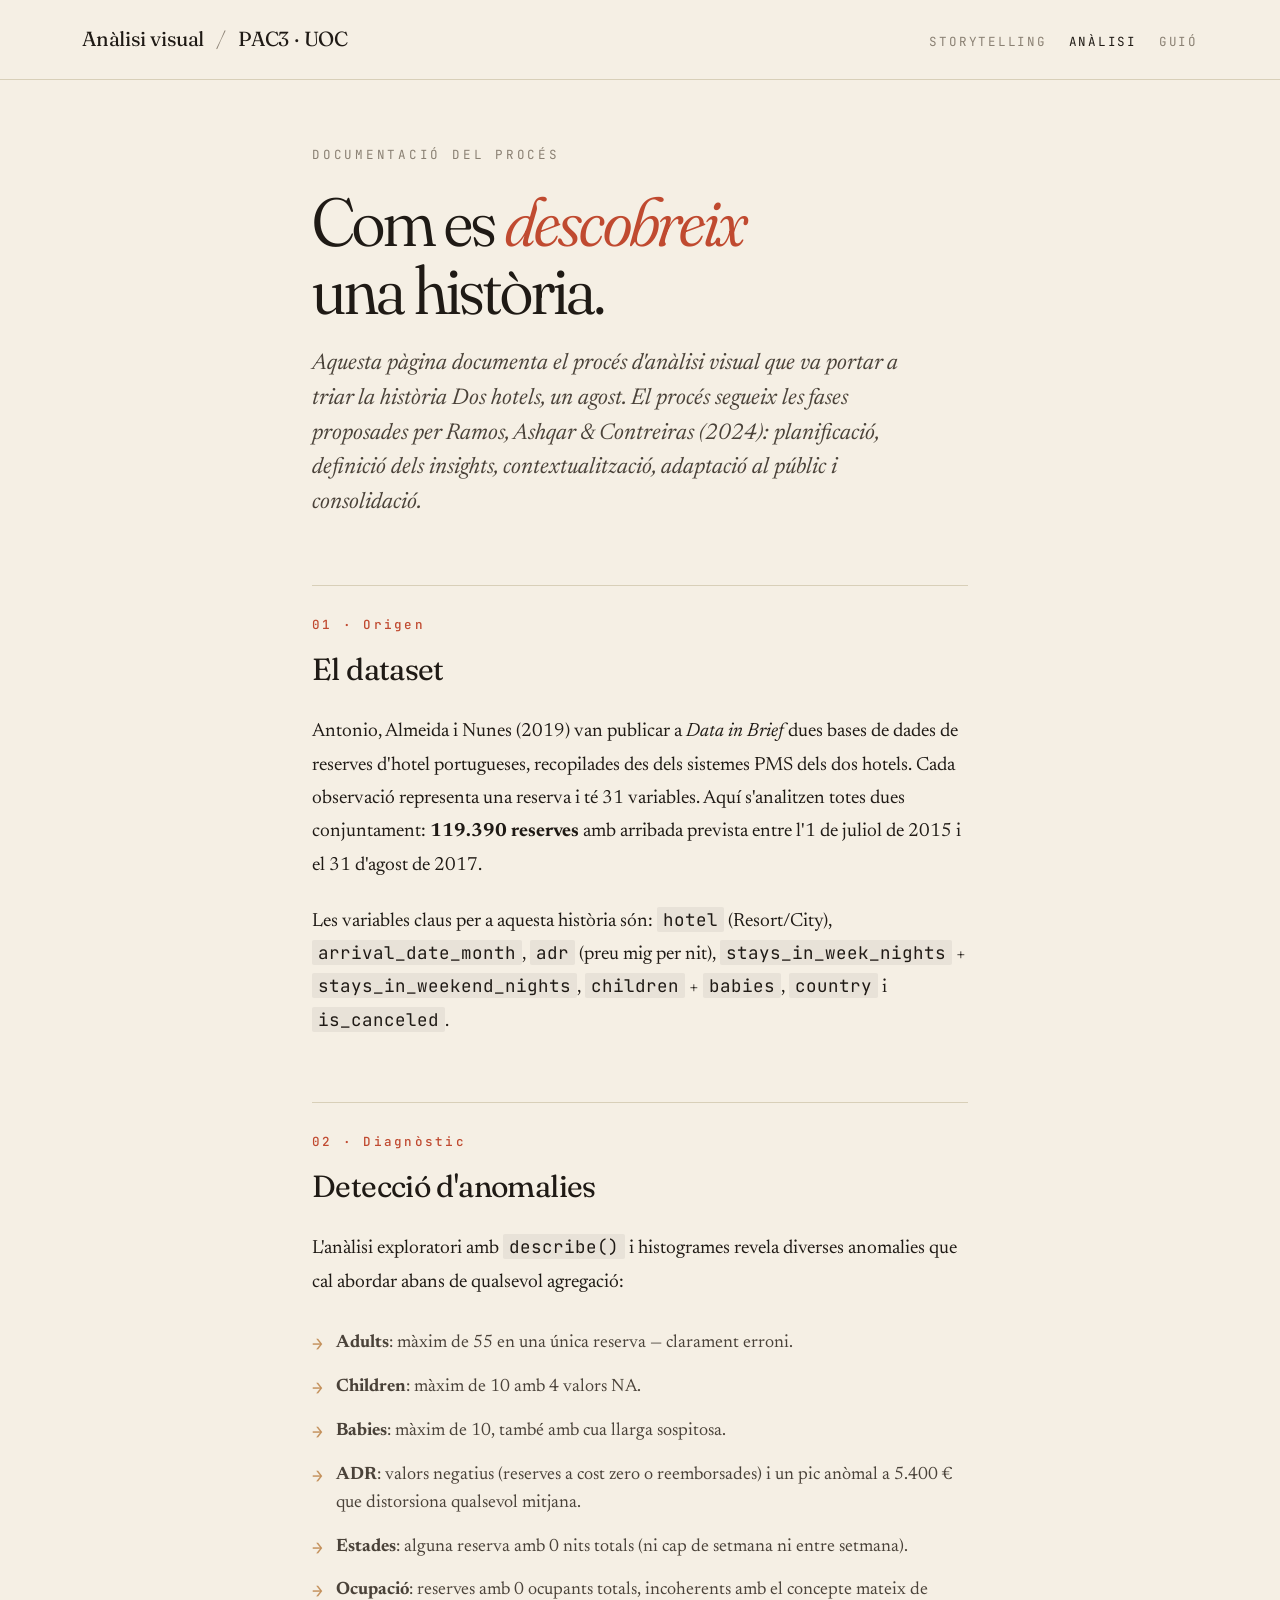
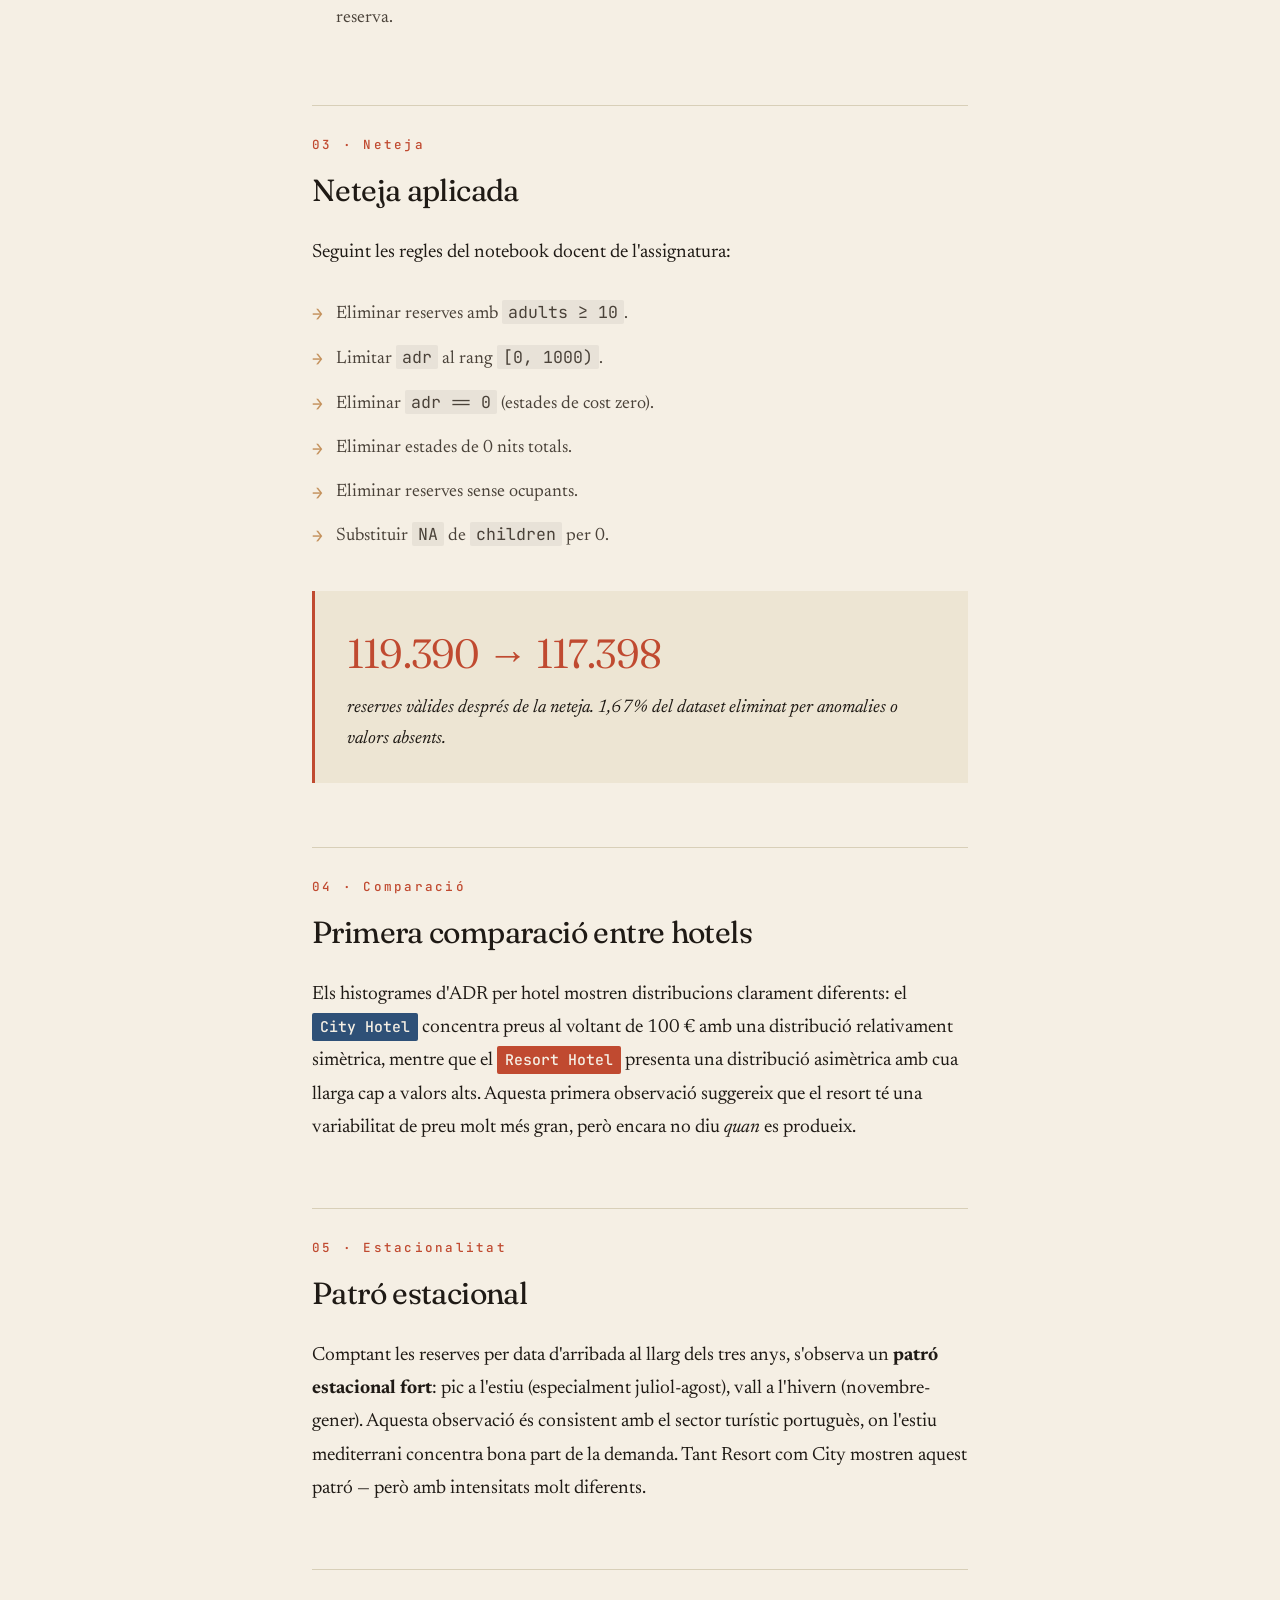
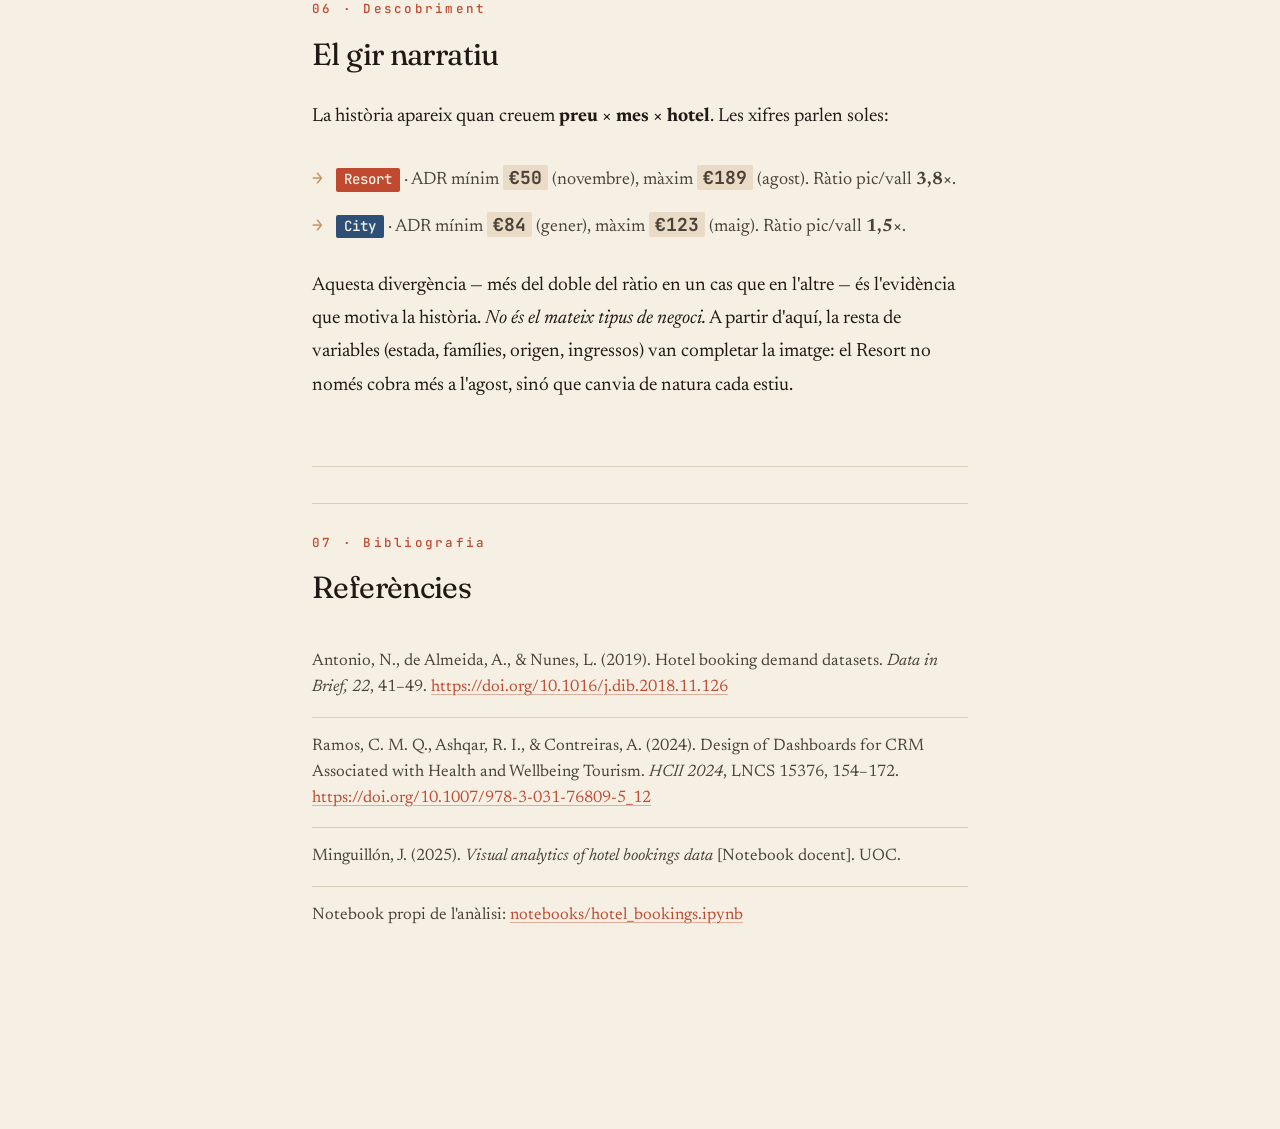
==== analisi.html @ 7df5c893 "first commit" ====
<!DOCTYPE html>
<html lang="ca">
<head>
  <meta charset="UTF-8" />
  <meta name="viewport" content="width=device-width, initial-scale=1.0" />
  <title>Anàlisi visual · Procés · PAC3</title>
  <meta name="description" content="Documentació del procés analític que va portar a la història 'Dos hotels, un agost'." />
  <meta name="robots" content="noindex,nofollow" />

  <link rel="preconnect" href="https://fonts.googleapis.com" />
  <link rel="preconnect" href="https://fonts.gstatic.com" crossorigin />
  <link href="https://fonts.googleapis.com/css2?family=Fraunces:opsz,wght,SOFT@9..144,300..900,0..100&family=Newsreader:ital,opsz,wght@0,6..72,300..700;1,6..72,300..700&family=JetBrains+Mono:wght@400;500;700&display=swap" rel="stylesheet" />

  <link rel="stylesheet" href="css/pages.css" />
</head>
<body>

  <header class="page-header">
    <div class="page-header-inner">
      <h1 class="page-header-title">
        <span>Anàlisi visual</span><span class="pipe">/</span><span>PAC3 · UOC</span>
      </h1>
      <nav class="page-header-nav">
        <a href="index.html">Storytelling</a>
        <a href="analisi.html" class="is-current">Anàlisi</a>
        <a href="guio.html">Guió</a>
      </nav>
    </div>
  </header>

  <main class="analisi">
    <div class="analisi-wrap">

      <div class="analisi-eyebrow">Documentació del procés</div>
      <h1 class="analisi-title">Com es <em>descobreix</em><br/>una història.</h1>
      <p class="analisi-deck">
        Aquesta pàgina documenta el procés d'anàlisi visual que va portar a triar la història <em>Dos hotels, un agost</em>. El procés segueix les fases proposades per Ramos, Ashqar &amp; Contreiras (2024): planificació, definició dels insights, contextualització, adaptació al públic i consolidació.
      </p>

      <!-- ============ 1 ============ -->
      <section class="analisi-section">
        <h2 data-num="01 · Origen">El dataset</h2>
        <p>
          Antonio, Almeida i Nunes (2019) van publicar a <em>Data in Brief</em> dues bases de dades de reserves d'hotel portugueses, recopilades des dels sistemes PMS dels dos hotels. Cada observació representa una reserva i té 31 variables. Aquí s'analitzen totes dues conjuntament: <strong>119.390 reserves</strong> amb arribada prevista entre l'1 de juliol de 2015 i el 31 d'agost de 2017.
        </p>
        <p>
          Les variables claus per a aquesta història són: <code>hotel</code> (Resort/City), <code>arrival_date_month</code>, <code>adr</code> (preu mig per nit), <code>stays_in_week_nights</code> + <code>stays_in_weekend_nights</code>, <code>children</code> + <code>babies</code>, <code>country</code> i <code>is_canceled</code>.
        </p>
      </section>

      <!-- ============ 2 ============ -->
      <section class="analisi-section">
        <h2 data-num="02 · Diagnòstic">Detecció d'anomalies</h2>
        <p>
          L'anàlisi exploratori amb <code>describe()</code> i histogrames revela diverses anomalies que cal abordar abans de qualsevol agregació:
        </p>
        <ul>
          <li><strong>Adults</strong>: màxim de 55 en una única reserva — clarament erroni.</li>
          <li><strong>Children</strong>: màxim de 10 amb 4 valors NA.</li>
          <li><strong>Babies</strong>: màxim de 10, també amb cua llarga sospitosa.</li>
          <li><strong>ADR</strong>: valors negatius (reserves a cost zero o reemborsades) i un pic anòmal a 5.400 € que distorsiona qualsevol mitjana.</li>
          <li><strong>Estades</strong>: alguna reserva amb 0 nits totals (ni cap de setmana ni entre setmana).</li>
          <li><strong>Ocupació</strong>: reserves amb 0 ocupants totals, incoherents amb el concepte mateix de reserva.</li>
        </ul>
      </section>

      <!-- ============ 3 ============ -->
      <section class="analisi-section">
        <h2 data-num="03 · Neteja">Neteja aplicada</h2>
        <p>
          Seguint les regles del notebook docent de l'assignatura:
        </p>
        <ul>
          <li>Eliminar reserves amb <code>adults ≥ 10</code>.</li>
          <li>Limitar <code>adr</code> al rang <code>[0, 1000)</code>.</li>
          <li>Eliminar <code>adr == 0</code> (estades de cost zero).</li>
          <li>Eliminar estades de 0 nits totals.</li>
          <li>Eliminar reserves sense ocupants.</li>
          <li>Substituir <code>NA</code> de <code>children</code> per 0.</li>
        </ul>

        <div class="callout">
          <span class="callout-num">119.390 → 117.398</span>
          reserves vàlides després de la neteja. <em>1,67% del dataset eliminat per anomalies o valors absents.</em>
        </div>
      </section>

      <!-- ============ 4 ============ -->
      <section class="analisi-section">
        <h2 data-num="04 · Comparació">Primera comparació entre hotels</h2>
        <p>
          Els histogrames d'ADR per hotel mostren distribucions clarament diferents: el <span class="tag tag-city">City Hotel</span> concentra preus al voltant de 100 € amb una distribució relativament simètrica, mentre que el <span class="tag tag-resort">Resort Hotel</span> presenta una distribució asimètrica amb cua llarga cap a valors alts. Aquesta primera observació suggereix que el resort té una variabilitat de preu molt més gran, però encara no diu <em>quan</em> es produeix.
        </p>
      </section>

      <!-- ============ 5 ============ -->
      <section class="analisi-section">
        <h2 data-num="05 · Estacionalitat">Patró estacional</h2>
        <p>
          Comptant les reserves per data d'arribada al llarg dels tres anys, s'observa un <strong>patró estacional fort</strong>: pic a l'estiu (especialment juliol-agost), vall a l'hivern (novembre-gener). Aquesta observació és consistent amb el sector turístic portuguès, on l'estiu mediterrani concentra bona part de la demanda. Tant Resort com City mostren aquest patró — però amb intensitats molt diferents.
        </p>
      </section>

      <!-- ============ 6 ============ -->
      <section class="analisi-section">
        <h2 data-num="06 · Descobriment">El gir narratiu</h2>
        <p>
          La història apareix quan creuem <strong>preu × mes × hotel</strong>. Les xifres parlen soles:
        </p>
        <ul>
          <li><span class="tag tag-resort">Resort</span> · ADR mínim <span class="num">€50</span> (novembre), màxim <span class="num">€189</span> (agost). Ràtio pic/vall <strong>3,8×</strong>.</li>
          <li><span class="tag tag-city">City</span> · ADR mínim <span class="num">€84</span> (gener), màxim <span class="num">€123</span> (maig). Ràtio pic/vall <strong>1,5×</strong>.</li>
        </ul>
        <p>
          Aquesta divergència — més del doble del ràtio en un cas que en l'altre — és l'evidència que motiva la història. <em>No és el mateix tipus de negoci.</em> A partir d'aquí, la resta de variables (estada, famílies, origen, ingressos) van completar la imatge: el Resort no només cobra més a l'agost, sinó que canvia de natura cada estiu.
        </p>
      </section>

      <!-- ============ 7 ============ -->
      <section class="analisi-section refs">
        <h2 data-num="07 · Bibliografia">Referències</h2>
        <ul>
          <li>
            Antonio, N., de Almeida, A., &amp; Nunes, L. (2019). Hotel booking demand datasets. <em>Data in Brief, 22</em>, 41–49. <a href="https://doi.org/10.1016/j.dib.2018.11.126" target="_blank" rel="noopener">https://doi.org/10.1016/j.dib.2018.11.126</a>
          </li>
          <li>
            Ramos, C. M. Q., Ashqar, R. I., &amp; Contreiras, A. (2024). Design of Dashboards for CRM Associated with Health and Wellbeing Tourism. <em>HCII 2024</em>, LNCS 15376, 154–172. <a href="https://doi.org/10.1007/978-3-031-76809-5_12" target="_blank" rel="noopener">https://doi.org/10.1007/978-3-031-76809-5_12</a>
          </li>
          <li>
            Minguillón, J. (2025). <em>Visual analytics of hotel bookings data</em> [Notebook docent]. UOC.
          </li>
          <li>
            Notebook propi de l'anàlisi: <a href="https://github.com/marc-garreta/uoc-vis-pac3/blob/main/notebooks/hotel_bookings.ipynb" target="_blank" rel="noopener">notebooks/hotel_bookings.ipynb</a>
          </li>
        </ul>
      </section>

    </div>
  </main>

</body>
</html>
---- css/pages.css ----
/* =========================================================
   pages.css — Estils per a guio.html i analisi.html
   ========================================================= */

:root {
  --color-paper: #F5EFE4;
  --color-paper-dark: #EDE5D3;
  --color-paper-deep: #2A2520;
  --color-ink: #1F1A15;
  --color-ink-soft: #4A4239;
  --color-ink-mute: #8A8073;

  --color-resort: #C04A30;
  --color-resort-soft: #E8B5A8;
  --color-city: #2E5077;
  --color-city-soft: #B5C5D6;

  --color-gold: #C4915C;
  --color-rule: #D8CFB8;

  --font-display: 'Fraunces', Georgia, serif;
  --font-body:    'Newsreader', Georgia, serif;
  --font-mono:    'JetBrains Mono', ui-monospace, monospace;
}

*, *::before, *::after { box-sizing: border-box; }
html, body { margin: 0; padding: 0; }

html { font-size: 17px; -webkit-text-size-adjust: 100%; }

body {
  background: var(--color-paper);
  color: var(--color-ink);
  font-family: var(--font-body);
  font-size: 1.125rem;
  line-height: 1.7;
  -webkit-font-smoothing: antialiased;
  -moz-osx-font-smoothing: grayscale;
  font-feature-settings: "kern", "liga", "onum";
}

.tag {
  display: inline-block;
  font-family: var(--font-mono);
  font-size: 0.78em;
  font-weight: 500;
  padding: 1px 8px;
  border-radius: 2px;
}
.tag-resort { background: var(--color-resort); color: var(--color-paper); }
.tag-city   { background: var(--color-city);   color: var(--color-paper); }

.num {
  font-family: var(--font-mono);
  font-weight: 700;
  background: rgba(196, 145, 92, 0.22);
  padding: 1px 6px;
  border-radius: 2px;
}

code {
  font-family: var(--font-mono);
  font-size: 0.92em;
  background: rgba(31, 26, 21, 0.06);
  padding: 1px 6px;
  border-radius: 2px;
}

a {
  color: var(--color-resort);
  text-decoration: underline;
  text-decoration-thickness: 1px;
  text-underline-offset: 3px;
  text-decoration-color: rgba(192, 74, 48, 0.4);
}
a:hover { text-decoration-color: var(--color-resort); }

/* ---------------- HEADER (compartit) ---------------- */
.page-header {
  border-bottom: 1px solid var(--color-rule);
  padding: 22px 0;
  background: var(--color-paper);
}
.page-header-inner {
  max-width: 1180px;
  margin: 0 auto;
  padding: 0 32px;
  display: flex;
  justify-content: space-between;
  align-items: baseline;
  gap: 24px;
  flex-wrap: wrap;
}
.page-header-title {
  font-family: var(--font-display);
  font-weight: 400;
  font-size: 1.2rem;
  letter-spacing: -0.01em;
  font-variation-settings: "opsz" 18;
  margin: 0;
}
.page-header-title .pipe {
  color: var(--color-ink-mute);
  margin: 0 12px;
  font-weight: 200;
}
.page-header-nav {
  display: flex;
  gap: 22px;
}
.page-header-nav a {
  font-family: var(--font-mono);
  font-size: 0.74rem;
  letter-spacing: 0.14em;
  text-transform: uppercase;
  color: var(--color-ink-mute);
  text-decoration: none;
}
.page-header-nav a:hover,
.page-header-nav a.is-current { color: var(--color-ink); }

/* =========================================================
   GUIO — teleprompter layout
   ========================================================= */
.guio {
  background:
    radial-gradient(900px 600px at 8% 0%, rgba(196,145,92,0.06), transparent 60%),
    var(--color-paper);
  min-height: 100vh;
}
.guio-layout {
  display: grid;
  grid-template-columns: 280px 1fr;
  gap: 80px;
  max-width: 1240px;
  margin: 0 auto;
  padding: 64px 40px 120px;
  align-items: start;
}

.guio-toc {
  position: sticky;
  top: 32px;
  padding-right: 16px;
  border-right: 1px solid var(--color-rule);
}
.guio-toc-eyebrow {
  font-family: var(--font-mono);
  font-size: 0.7rem;
  letter-spacing: 0.22em;
  text-transform: uppercase;
  color: var(--color-ink-mute);
  margin-bottom: 18px;
}
.guio-toc-title {
  font-family: var(--font-display);
  font-size: 1.5rem;
  font-weight: 400;
  margin: 0 0 6px;
  letter-spacing: -0.01em;
}
.guio-toc-sub {
  font-family: var(--font-mono);
  font-size: 0.78rem;
  color: var(--color-ink-mute);
  margin-bottom: 28px;
}
.guio-toc ol {
  list-style: none;
  padding: 0;
  margin: 0;
  counter-reset: toc;
}
.guio-toc li {
  counter-increment: toc;
  padding: 12px 0;
  border-top: 1px solid var(--color-rule);
}
.guio-toc li:last-child { border-bottom: 1px solid var(--color-rule); }
.guio-toc a {
  display: block;
  text-decoration: none;
  color: var(--color-ink);
  font-family: var(--font-body);
}
.guio-toc a::before {
  content: counter(toc, decimal-leading-zero);
  font-family: var(--font-mono);
  font-size: 0.72rem;
  font-weight: 500;
  color: var(--color-resort);
  margin-right: 12px;
  letter-spacing: 0.04em;
}
.guio-toc-part {
  font-size: 0.96rem;
  font-weight: 500;
  line-height: 1.3;
}
.guio-toc-meta {
  display: block;
  font-family: var(--font-mono);
  font-size: 0.7rem;
  color: var(--color-ink-mute);
  margin-top: 4px;
  margin-left: 36px;
  letter-spacing: 0.04em;
}

.guio-content {
  max-width: 760px;
}

.guio-intro {
  font-family: var(--font-display);
  font-size: clamp(40px, 5vw, 64px);
  line-height: 1;
  letter-spacing: -0.03em;
  font-weight: 350;
  margin: 0 0 18px;
  font-variation-settings: "opsz" 96, "SOFT" 50;
}
.guio-intro em {
  font-style: italic;
  color: var(--color-resort);
}
.guio-deck {
  font-family: var(--font-body);
  font-size: 1.18rem;
  font-style: italic;
  color: var(--color-ink-soft);
  margin: 0 0 56px;
  max-width: 600px;
}

.guio-part {
  margin: 72px 0 0;
  padding-top: 36px;
  border-top: 1px solid var(--color-rule);
}
.guio-part:first-of-type {
  margin-top: 0;
  padding-top: 0;
  border-top: 0;
}

.guio-part-meta {
  display: flex;
  align-items: baseline;
  gap: 20px;
  font-family: var(--font-mono);
  font-size: 0.74rem;
  letter-spacing: 0.18em;
  text-transform: uppercase;
  color: var(--color-ink-mute);
  margin-bottom: 14px;
}
.guio-part-meta .part-num {
  color: var(--color-resort);
  font-weight: 500;
}
.guio-part h2 {
  font-family: var(--font-display);
  font-size: 2.2rem;
  font-weight: 350;
  letter-spacing: -0.02em;
  margin: 0 0 32px;
  font-variation-settings: "opsz" 72, "SOFT" 30;
}

.beat {
  margin: 32px 0;
  padding: 0 0 0 24px;
  border-left: 2px solid var(--color-rule);
}
.beat-head {
  font-family: var(--font-mono);
  font-size: 0.74rem;
  letter-spacing: 0.16em;
  text-transform: uppercase;
  color: var(--color-ink-mute);
  margin-bottom: 8px;
}
.beat-head .beat-num {
  color: var(--color-ink);
  font-weight: 500;
}
.beat-screen {
  font-family: var(--font-body);
  font-size: 0.98rem;
  color: var(--color-ink-soft);
  margin: 0 0 14px;
}
.beat-screen::before {
  content: "Pantalla";
  display: inline-block;
  font-family: var(--font-mono);
  font-size: 0.68rem;
  font-weight: 500;
  letter-spacing: 0.14em;
  text-transform: uppercase;
  color: var(--color-resort);
  margin-right: 10px;
}

.read {
  font-family: var(--font-body);
  font-style: italic;
  font-size: 1.5rem;
  line-height: 1.75;
  color: var(--color-ink);
  background: rgba(196, 145, 92, 0.10);
  padding: 22px 26px;
  border-radius: 2px;
  margin: 6px 0;
  font-variation-settings: "opsz" 36;
}
.read::before {
  content: "Llegir";
  display: block;
  font-family: var(--font-mono);
  font-size: 0.68rem;
  font-weight: 500;
  letter-spacing: 0.14em;
  text-transform: uppercase;
  font-style: normal;
  color: var(--color-resort);
  margin-bottom: 8px;
}

.guio-notes {
  margin-top: 56px;
  padding: 22px 26px;
  background: var(--color-paper-dark);
  border-left: 3px solid var(--color-gold);
  font-size: 0.96rem;
  color: var(--color-ink-soft);
}
.guio-notes h3 {
  font-family: var(--font-mono);
  font-size: 0.72rem;
  letter-spacing: 0.2em;
  text-transform: uppercase;
  font-weight: 500;
  margin: 0 0 8px;
  color: var(--color-ink);
}

@media (max-width: 900px) {
  .guio-layout {
    grid-template-columns: 1fr;
    gap: 40px;
    padding: 40px 22px 80px;
  }
  .guio-toc {
    position: static;
    border-right: none;
    border-bottom: 1px solid var(--color-rule);
    padding: 0 0 24px;
  }
  .read { font-size: 1.2rem; padding: 18px 20px; }
}

/* =========================================================
   ANALISI — article layout
   ========================================================= */
.analisi {
  background: var(--color-paper);
  padding: 64px 0 120px;
}
.analisi-wrap {
  max-width: 720px;
  margin: 0 auto;
  padding: 0 32px;
}

.analisi-eyebrow {
  font-family: var(--font-mono);
  font-size: 0.74rem;
  letter-spacing: 0.22em;
  text-transform: uppercase;
  color: var(--color-ink-mute);
  margin-bottom: 22px;
}
.analisi-title {
  font-family: var(--font-display);
  font-size: clamp(44px, 5.5vw, 68px);
  font-weight: 350;
  line-height: 1;
  letter-spacing: -0.03em;
  margin: 0 0 24px;
  font-variation-settings: "opsz" 96, "SOFT" 50;
}
.analisi-title em { font-style: italic; color: var(--color-resort); }

.analisi-deck {
  font-family: var(--font-body);
  font-size: 1.32rem;
  line-height: 1.55;
  font-style: italic;
  color: var(--color-ink-soft);
  margin: 0 0 64px;
  max-width: 620px;
  font-variation-settings: "opsz" 36;
}

.analisi-section {
  margin: 64px 0;
}
.analisi-section h2 {
  font-family: var(--font-display);
  font-size: 1.8rem;
  font-weight: 400;
  letter-spacing: -0.02em;
  margin: 0 0 20px;
  padding-top: 28px;
  border-top: 1px solid var(--color-rule);
  font-variation-settings: "opsz" 36, "SOFT" 30;
}
.analisi-section h2::before {
  content: attr(data-num);
  font-family: var(--font-mono);
  font-size: 0.74rem;
  font-weight: 500;
  color: var(--color-resort);
  display: block;
  letter-spacing: 0.18em;
  margin-bottom: 8px;
}

.analisi-section p {
  font-size: 1.12rem;
  line-height: 1.75;
  color: var(--color-ink);
  margin: 0 0 1.2em;
  font-variation-settings: "opsz" 24;
}

.analisi-section ul {
  padding-left: 0;
  list-style: none;
}
.analisi-section li {
  padding: 8px 0 8px 24px;
  position: relative;
  font-size: 1.06rem;
  color: var(--color-ink-soft);
  line-height: 1.55;
}
.analisi-section li::before {
  content: "→";
  position: absolute;
  left: 0;
  color: var(--color-gold);
  font-family: var(--font-mono);
  font-weight: 500;
}

.callout {
  background: var(--color-paper-dark);
  padding: 28px 32px;
  margin: 32px 0;
  border-left: 3px solid var(--color-resort);
  font-family: var(--font-body);
  font-size: 1.08rem;
  font-style: italic;
  color: var(--color-ink);
}
.callout-num {
  display: block;
  font-family: var(--font-display);
  font-size: 2.4rem;
  font-style: normal;
  font-weight: 350;
  color: var(--color-resort);
  letter-spacing: -0.02em;
  margin-bottom: 4px;
}

.refs {
  border-top: 1px solid var(--color-rule);
  margin-top: 64px;
  padding-top: 36px;
}
.refs li {
  padding-left: 0;
  border-bottom: 1px solid var(--color-rule);
  padding: 16px 0;
  font-size: 0.98rem;
  line-height: 1.55;
  color: var(--color-ink-soft);
}
.refs li::before { content: none; }
.refs li:last-child { border-bottom: 0; }

@media (max-width: 640px) {
  html { font-size: 16px; }
  .analisi-wrap { padding: 0 22px; }
  .analisi-title { font-size: 40px; }
}
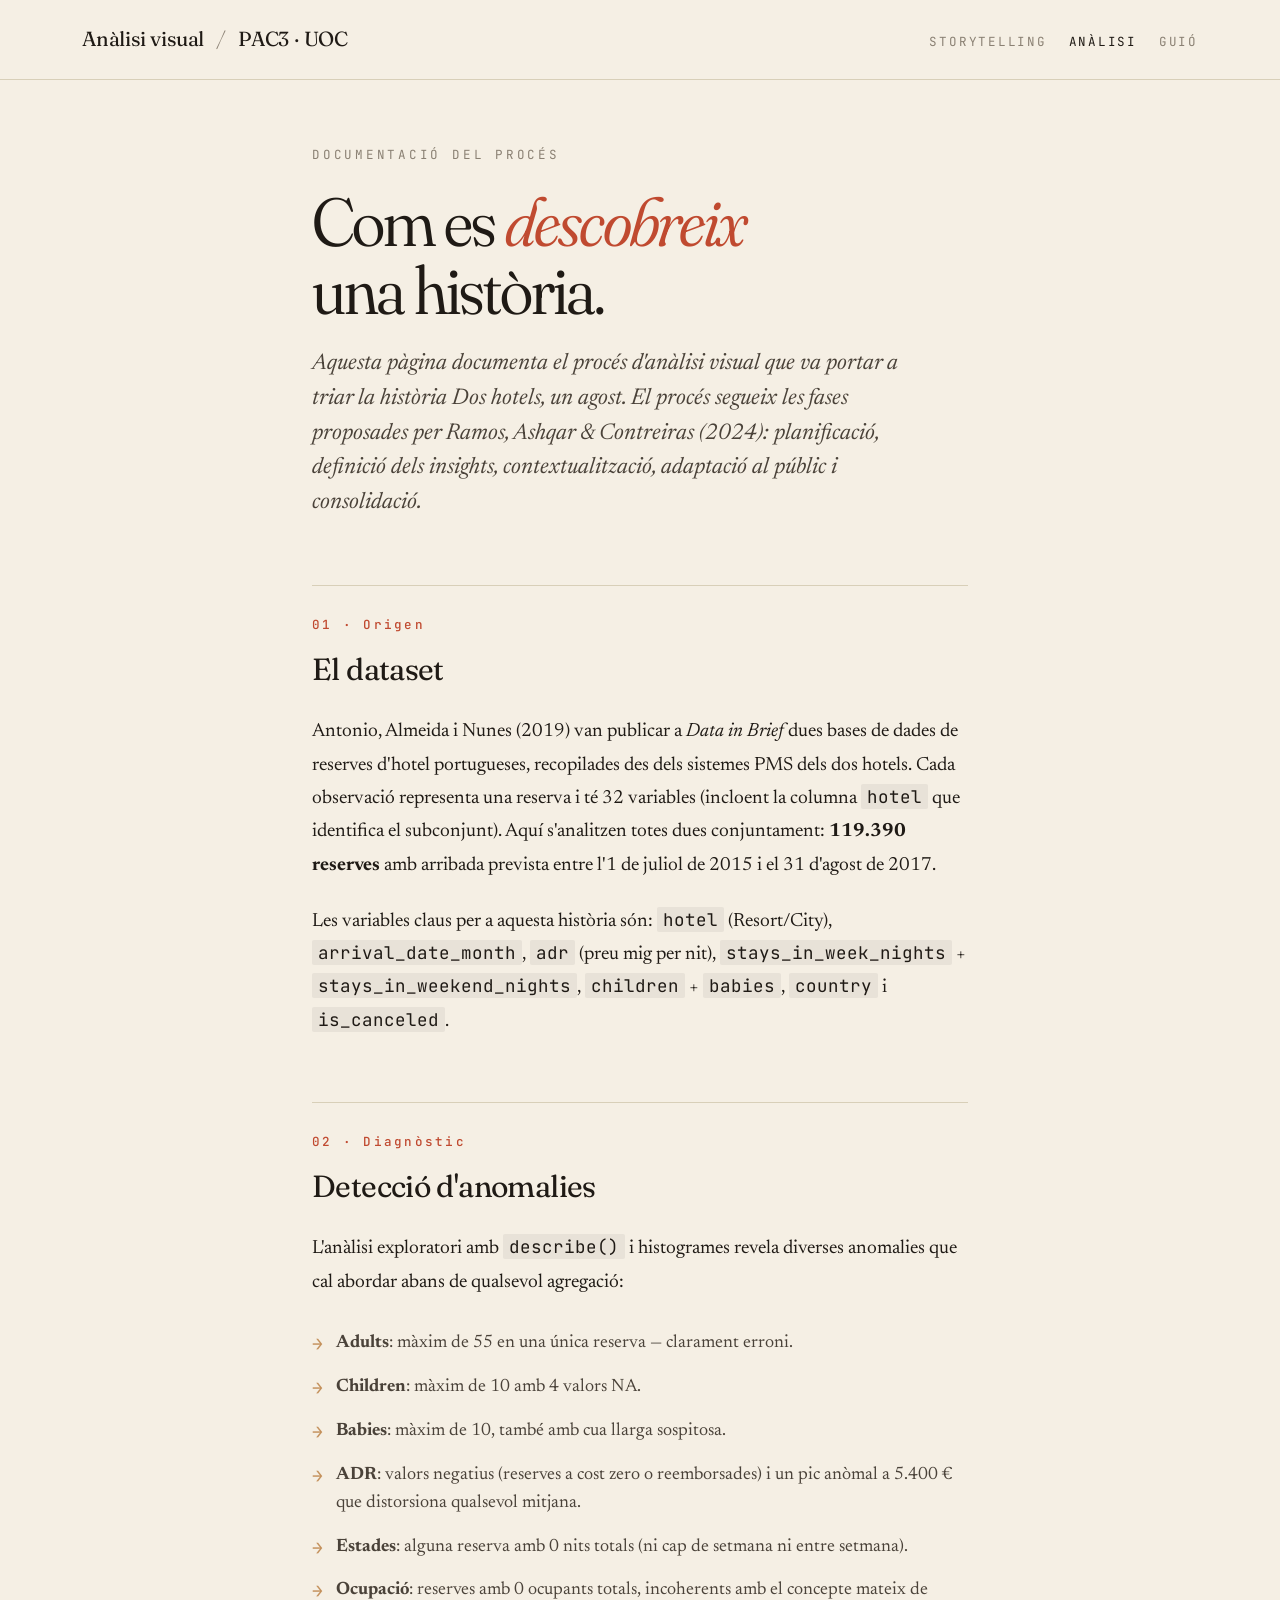
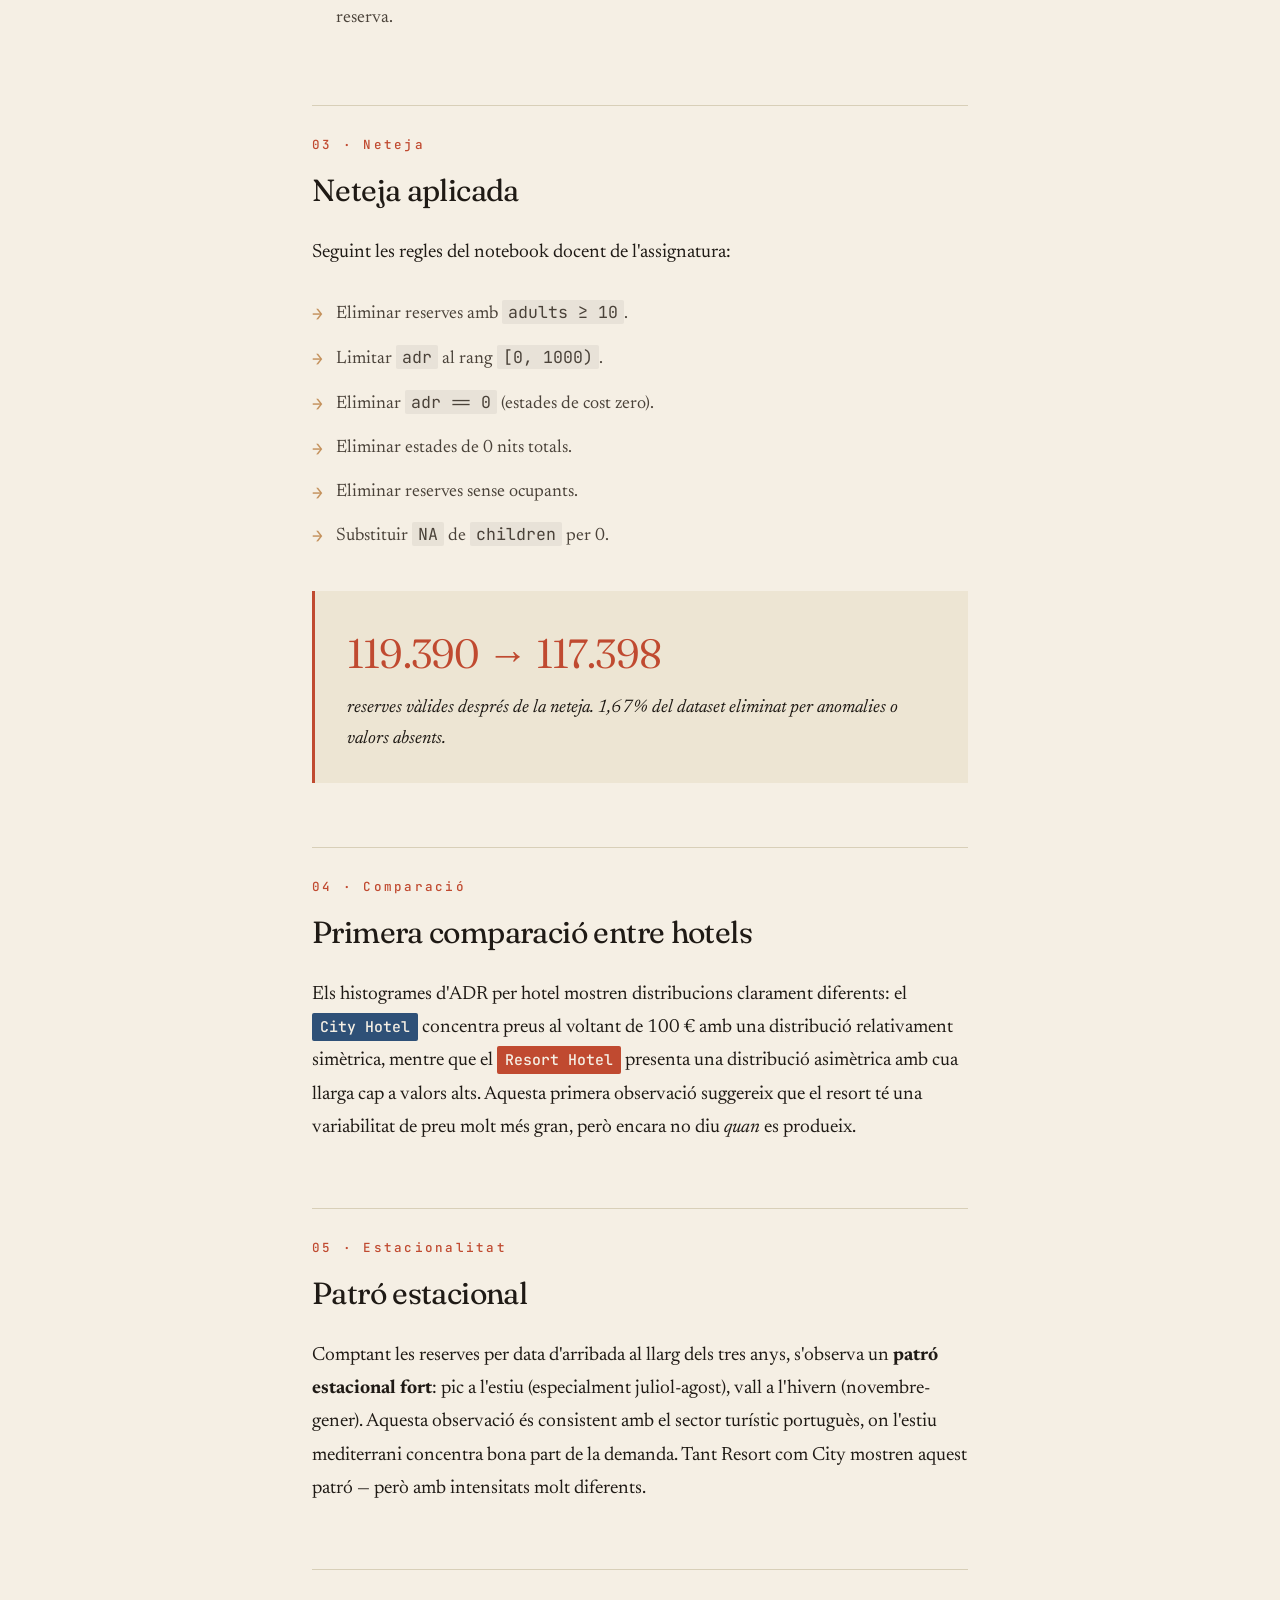
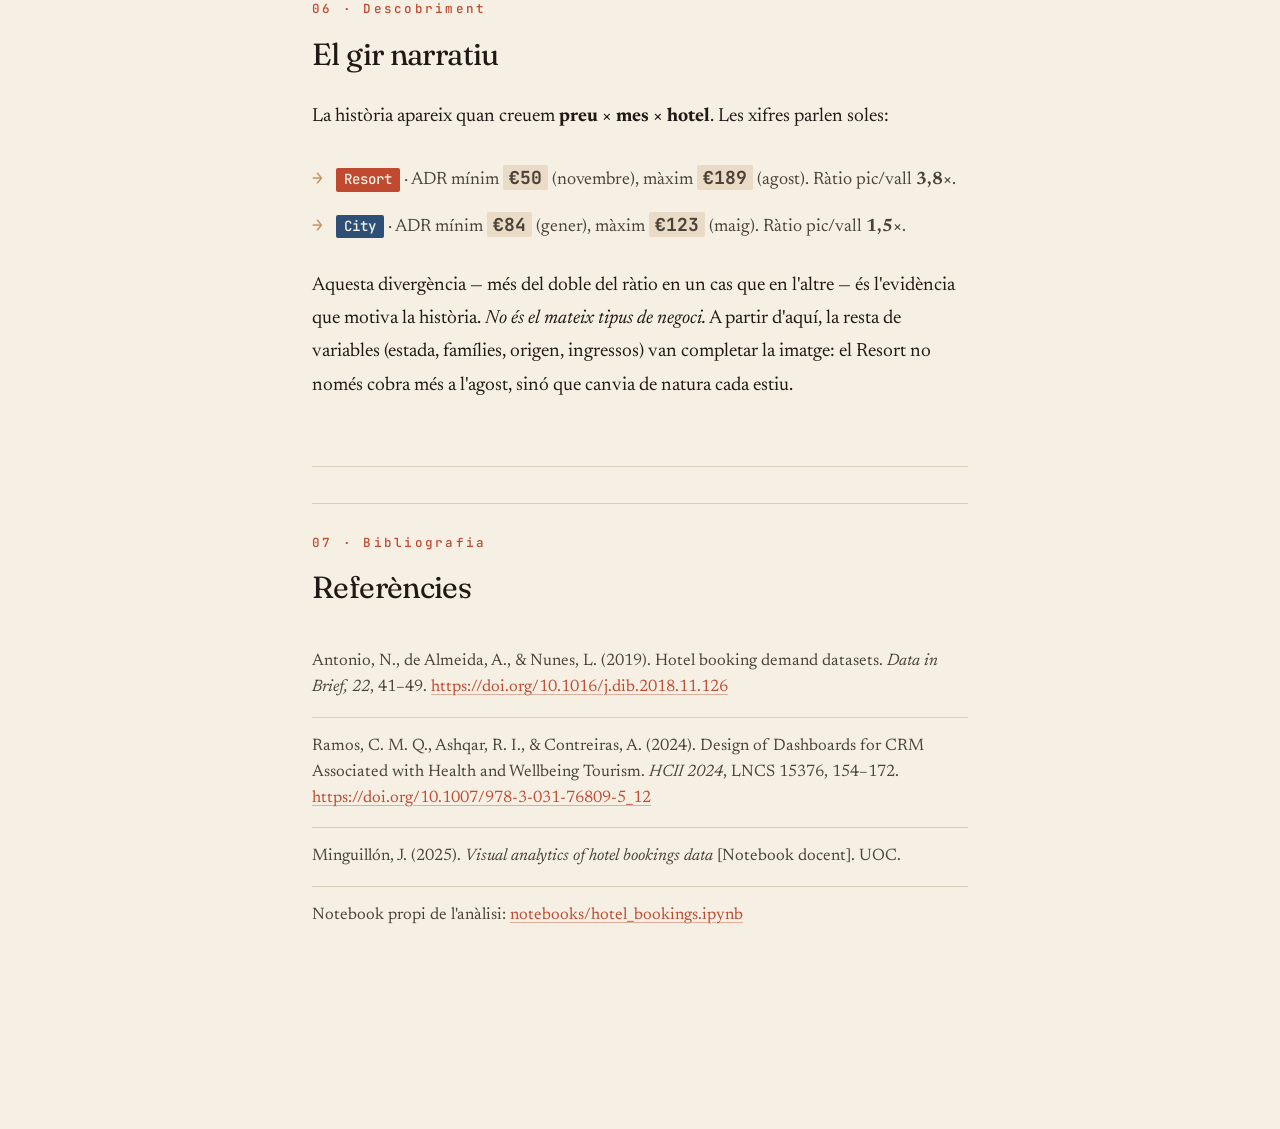
==== commit 7dac579d: "fix(audit): correct two numeric mismatches and complete country lists Intensive cross-check of every" ====
--- a/analisi.html
+++ b/analisi.html
@@ -11,7 +11,7 @@
   <link rel="preconnect" href="https://fonts.gstatic.com" crossorigin />
   <link href="https://fonts.googleapis.com/css2?family=Fraunces:opsz,wght,SOFT@9..144,300..900,0..100&family=Newsreader:ital,opsz,wght@0,6..72,300..700;1,6..72,300..700&family=JetBrains+Mono:wght@400;500;700&display=swap" rel="stylesheet" />
 
-  <link rel="stylesheet" href="css/pages.css" />
+  <link rel="stylesheet" href="css/pages.css?v=6" />
 </head>
 <body>
 
@@ -41,7 +41,7 @@
       <section class="analisi-section">
         <h2 data-num="01 · Origen">El dataset</h2>
         <p>
-          Antonio, Almeida i Nunes (2019) van publicar a <em>Data in Brief</em> dues bases de dades de reserves d'hotel portugueses, recopilades des dels sistemes PMS dels dos hotels. Cada observació representa una reserva i té 31 variables. Aquí s'analitzen totes dues conjuntament: <strong>119.390 reserves</strong> amb arribada prevista entre l'1 de juliol de 2015 i el 31 d'agost de 2017.
+          Antonio, Almeida i Nunes (2019) van publicar a <em>Data in Brief</em> dues bases de dades de reserves d'hotel portugueses, recopilades des dels sistemes PMS dels dos hotels. Cada observació representa una reserva i té 32 variables (incloent la columna <code>hotel</code> que identifica el subconjunt). Aquí s'analitzen totes dues conjuntament: <strong>119.390 reserves</strong> amb arribada prevista entre l'1 de juliol de 2015 i el 31 d'agost de 2017.
         </p>
         <p>
           Les variables claus per a aquesta història són: <code>hotel</code> (Resort/City), <code>arrival_date_month</code>, <code>adr</code> (preu mig per nit), <code>stays_in_week_nights</code> + <code>stays_in_weekend_nights</code>, <code>children</code> + <code>babies</code>, <code>country</code> i <code>is_canceled</code>.
@@ -130,7 +130,7 @@
             Minguillón, J. (2025). <em>Visual analytics of hotel bookings data</em> [Notebook docent]. UOC.
           </li>
           <li>
-            Notebook propi de l'anàlisi: <a href="https://github.com/marc-garreta/uoc-vis-pac3/blob/main/notebooks/hotel_bookings.ipynb" target="_blank" rel="noopener">notebooks/hotel_bookings.ipynb</a>
+            Notebook propi de l'anàlisi: <a href="https://github.com/marcgarreta/uoc-vis-pac3/blob/main/notebooks/hotel_bookings.ipynb" target="_blank" rel="noopener">notebooks/hotel_bookings.ipynb</a>
           </li>
         </ul>
       </section>
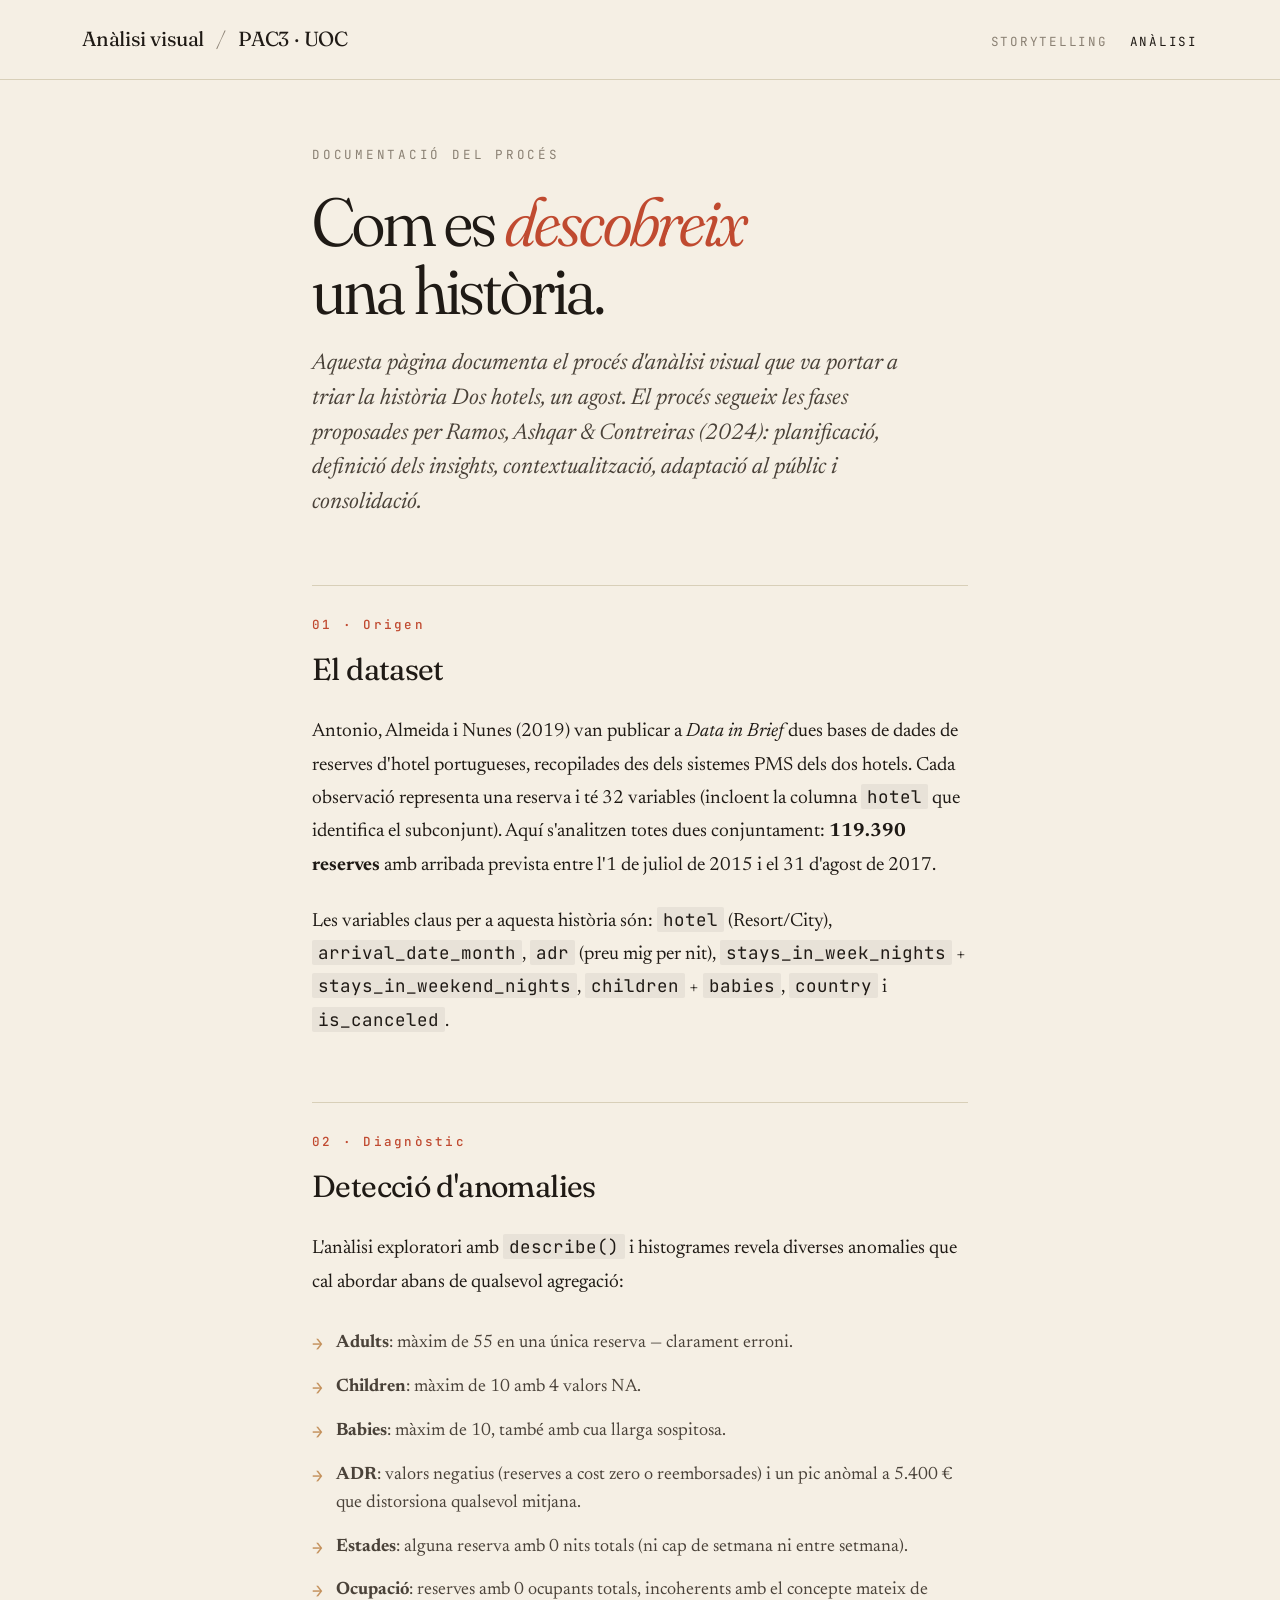
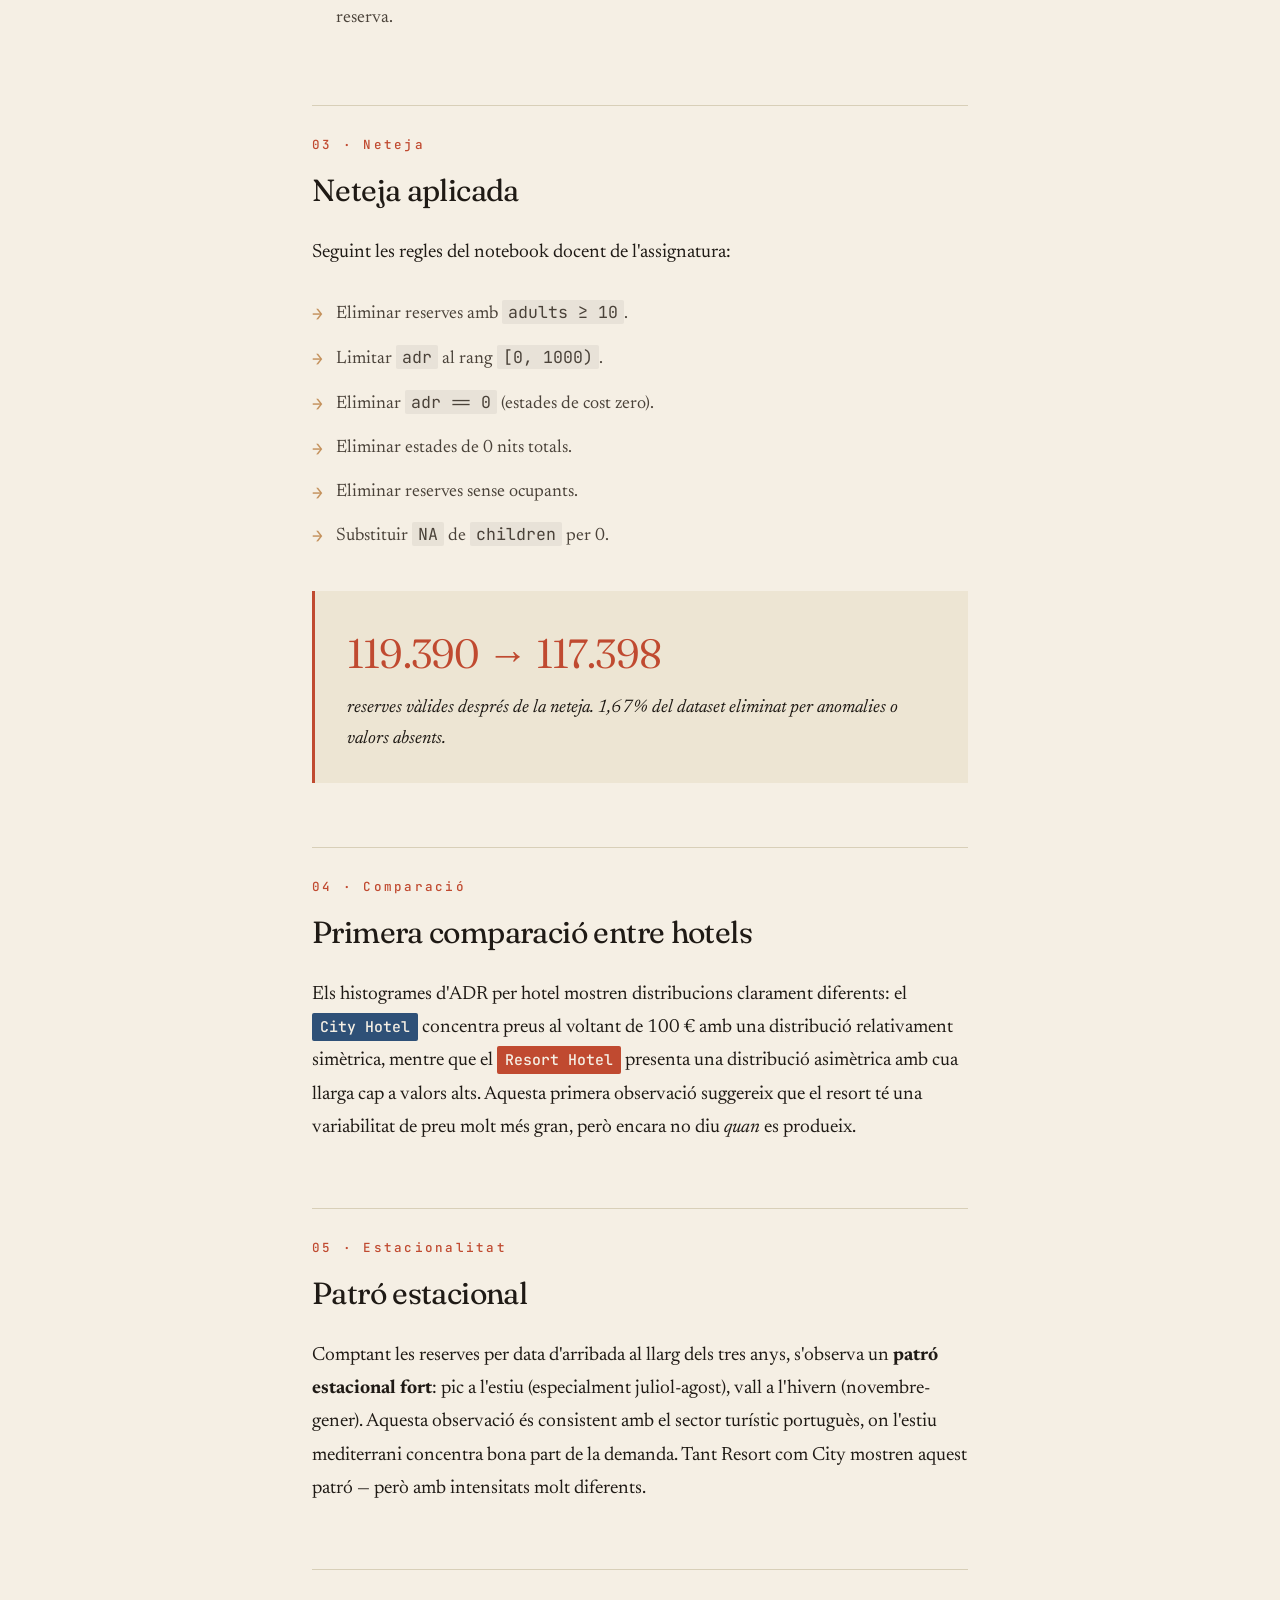
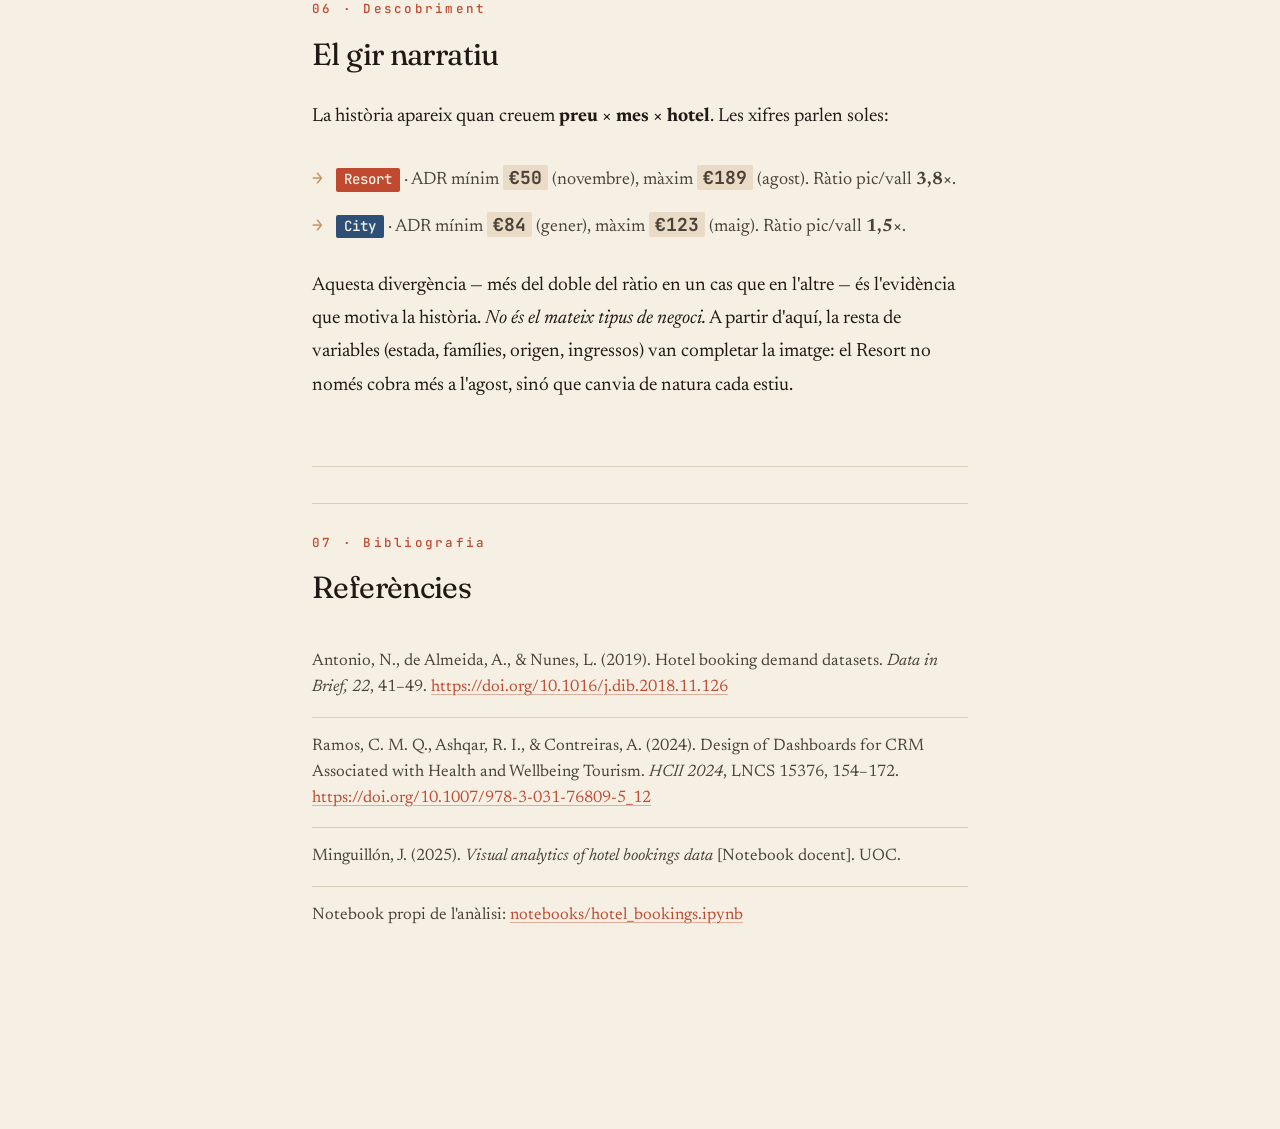
==== commit 6e4862ee: "refactor: move guió to markdown, drop guio.html, update credits - New GUIO.md replaces guio.html. Th" ====
--- a/analisi.html
+++ b/analisi.html
@@ -11,7 +11,7 @@
   <link rel="preconnect" href="https://fonts.gstatic.com" crossorigin />
   <link href="https://fonts.googleapis.com/css2?family=Fraunces:opsz,wght,SOFT@9..144,300..900,0..100&family=Newsreader:ital,opsz,wght@0,6..72,300..700;1,6..72,300..700&family=JetBrains+Mono:wght@400;500;700&display=swap" rel="stylesheet" />
 
-  <link rel="stylesheet" href="css/pages.css?v=6" />
+  <link rel="stylesheet" href="css/pages.css?v=7" />
 </head>
 <body>
 
@@ -23,7 +23,6 @@
       <nav class="page-header-nav">
         <a href="index.html">Storytelling</a>
         <a href="analisi.html" class="is-current">Anàlisi</a>
-        <a href="guio.html">Guió</a>
       </nav>
     </div>
   </header>
--- a/css/pages.css
+++ b/css/pages.css
@@ -1,5 +1,5 @@
 /* =========================================================
-   pages.css — Estils per a guio.html i analisi.html
+   pages.css — Estils per a analisi.html
    ========================================================= */
 
 :root {
@@ -120,248 +120,6 @@
 .page-header-nav a.is-current { color: var(--color-ink); }
 
 /* =========================================================
-   GUIO — teleprompter layout
-   ========================================================= */
-.guio {
-  background:
-    radial-gradient(900px 600px at 8% 0%, rgba(196,145,92,0.06), transparent 60%),
-    var(--color-paper);
-  min-height: 100vh;
-}
-.guio-layout {
-  display: grid;
-  grid-template-columns: 280px 1fr;
-  gap: 80px;
-  max-width: 1240px;
-  margin: 0 auto;
-  padding: 64px 40px 120px;
-  align-items: start;
-}
-
-.guio-toc {
-  position: sticky;
-  top: 32px;
-  padding-right: 16px;
-  border-right: 1px solid var(--color-rule);
-}
-.guio-toc-eyebrow {
-  font-family: var(--font-mono);
-  font-size: 0.7rem;
-  letter-spacing: 0.22em;
-  text-transform: uppercase;
-  color: var(--color-ink-mute);
-  margin-bottom: 18px;
-}
-.guio-toc-title {
-  font-family: var(--font-display);
-  font-size: 1.5rem;
-  font-weight: 400;
-  margin: 0 0 6px;
-  letter-spacing: -0.01em;
-}
-.guio-toc-sub {
-  font-family: var(--font-mono);
-  font-size: 0.78rem;
-  color: var(--color-ink-mute);
-  margin-bottom: 28px;
-}
-.guio-toc ol {
-  list-style: none;
-  padding: 0;
-  margin: 0;
-  counter-reset: toc;
-}
-.guio-toc li {
-  counter-increment: toc;
-  padding: 12px 0;
-  border-top: 1px solid var(--color-rule);
-}
-.guio-toc li:last-child { border-bottom: 1px solid var(--color-rule); }
-.guio-toc a {
-  display: block;
-  text-decoration: none;
-  color: var(--color-ink);
-  font-family: var(--font-body);
-}
-.guio-toc a::before {
-  content: counter(toc, decimal-leading-zero);
-  font-family: var(--font-mono);
-  font-size: 0.72rem;
-  font-weight: 500;
-  color: var(--color-resort);
-  margin-right: 12px;
-  letter-spacing: 0.04em;
-}
-.guio-toc-part {
-  font-size: 0.96rem;
-  font-weight: 500;
-  line-height: 1.3;
-}
-.guio-toc-meta {
-  display: block;
-  font-family: var(--font-mono);
-  font-size: 0.7rem;
-  color: var(--color-ink-mute);
-  margin-top: 4px;
-  margin-left: 36px;
-  letter-spacing: 0.04em;
-}
-
-.guio-content {
-  max-width: 760px;
-}
-
-.guio-intro {
-  font-family: var(--font-display);
-  font-size: clamp(40px, 5vw, 64px);
-  line-height: 1;
-  letter-spacing: -0.03em;
-  font-weight: 350;
-  margin: 0 0 18px;
-  font-variation-settings: "opsz" 96, "SOFT" 50;
-}
-.guio-intro em {
-  font-style: italic;
-  color: var(--color-resort);
-}
-.guio-deck {
-  font-family: var(--font-body);
-  font-size: 1.18rem;
-  font-style: italic;
-  color: var(--color-ink-soft);
-  margin: 0 0 56px;
-  max-width: 600px;
-}
-
-.guio-part {
-  margin: 72px 0 0;
-  padding-top: 36px;
-  border-top: 1px solid var(--color-rule);
-}
-.guio-part:first-of-type {
-  margin-top: 0;
-  padding-top: 0;
-  border-top: 0;
-}
-
-.guio-part-meta {
-  display: flex;
-  align-items: baseline;
-  gap: 20px;
-  font-family: var(--font-mono);
-  font-size: 0.74rem;
-  letter-spacing: 0.18em;
-  text-transform: uppercase;
-  color: var(--color-ink-mute);
-  margin-bottom: 14px;
-}
-.guio-part-meta .part-num {
-  color: var(--color-resort);
-  font-weight: 500;
-}
-.guio-part h2 {
-  font-family: var(--font-display);
-  font-size: 2.2rem;
-  font-weight: 350;
-  letter-spacing: -0.02em;
-  margin: 0 0 32px;
-  font-variation-settings: "opsz" 72, "SOFT" 30;
-}
-
-.beat {
-  margin: 32px 0;
-  padding: 0 0 0 24px;
-  border-left: 2px solid var(--color-rule);
-}
-.beat-head {
-  font-family: var(--font-mono);
-  font-size: 0.74rem;
-  letter-spacing: 0.16em;
-  text-transform: uppercase;
-  color: var(--color-ink-mute);
-  margin-bottom: 8px;
-}
-.beat-head .beat-num {
-  color: var(--color-ink);
-  font-weight: 500;
-}
-.beat-screen {
-  font-family: var(--font-body);
-  font-size: 0.98rem;
-  color: var(--color-ink-soft);
-  margin: 0 0 14px;
-}
-.beat-screen::before {
-  content: "Pantalla";
-  display: inline-block;
-  font-family: var(--font-mono);
-  font-size: 0.68rem;
-  font-weight: 500;
-  letter-spacing: 0.14em;
-  text-transform: uppercase;
-  color: var(--color-resort);
-  margin-right: 10px;
-}
-
-.read {
-  font-family: var(--font-body);
-  font-style: italic;
-  font-size: 1.5rem;
-  line-height: 1.75;
-  color: var(--color-ink);
-  background: rgba(196, 145, 92, 0.10);
-  padding: 22px 26px;
-  border-radius: 2px;
-  margin: 6px 0;
-  font-variation-settings: "opsz" 36;
-}
-.read::before {
-  content: "Llegir";
-  display: block;
-  font-family: var(--font-mono);
-  font-size: 0.68rem;
-  font-weight: 500;
-  letter-spacing: 0.14em;
-  text-transform: uppercase;
-  font-style: normal;
-  color: var(--color-resort);
-  margin-bottom: 8px;
-}
-
-.guio-notes {
-  margin-top: 56px;
-  padding: 22px 26px;
-  background: var(--color-paper-dark);
-  border-left: 3px solid var(--color-gold);
-  font-size: 0.96rem;
-  color: var(--color-ink-soft);
-}
-.guio-notes h3 {
-  font-family: var(--font-mono);
-  font-size: 0.72rem;
-  letter-spacing: 0.2em;
-  text-transform: uppercase;
-  font-weight: 500;
-  margin: 0 0 8px;
-  color: var(--color-ink);
-}
-
-@media (max-width: 900px) {
-  .guio-layout {
-    grid-template-columns: 1fr;
-    gap: 40px;
-    padding: 40px 22px 80px;
-  }
-  .guio-toc {
-    position: static;
-    border-right: none;
-    border-bottom: 1px solid var(--color-rule);
-    padding: 0 0 24px;
-  }
-  .read { font-size: 1.2rem; padding: 18px 20px; }
-}
-
-/* =========================================================
    ANALISI — article layout
    ========================================================= */
 .analisi {
